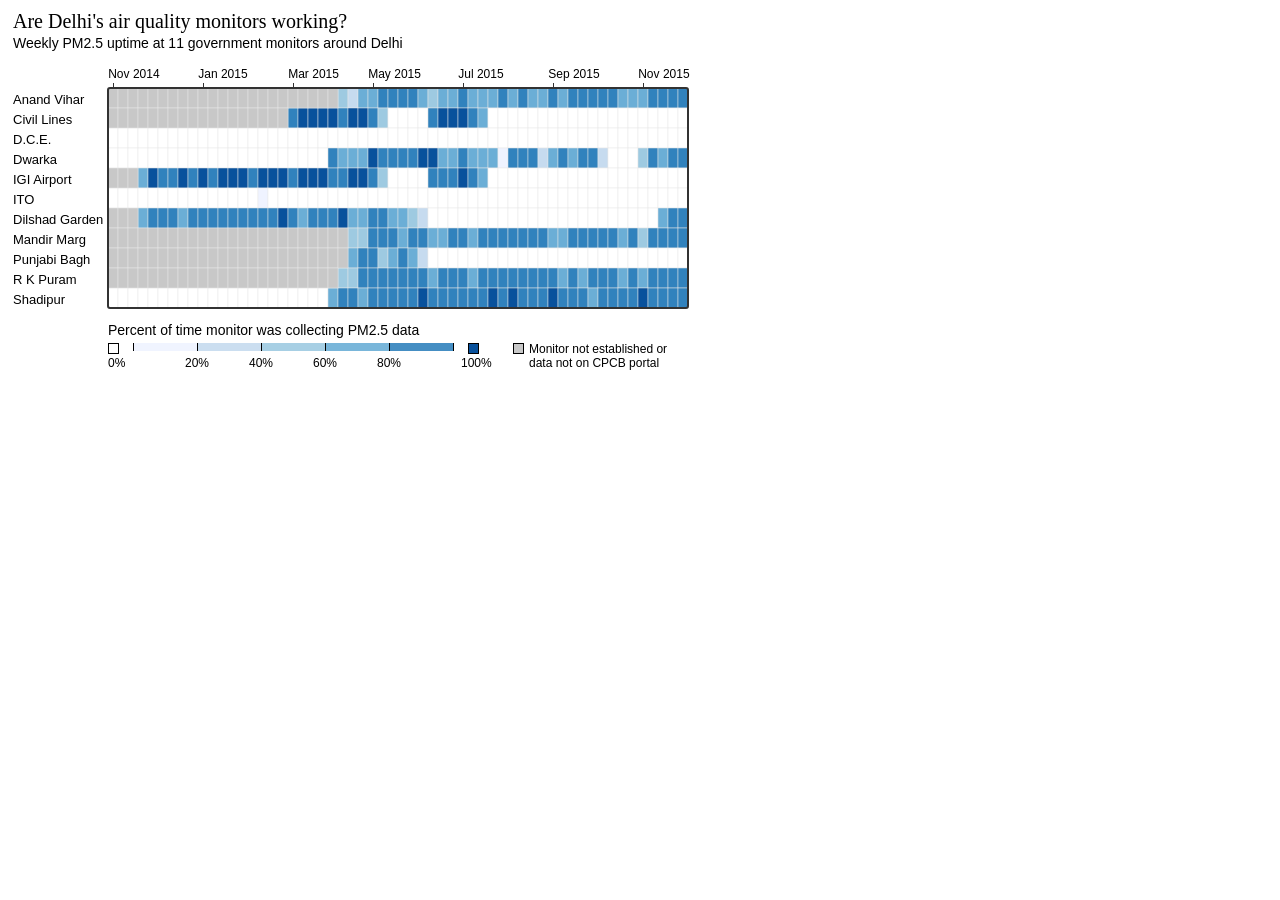
==== monitors/charts/index.html @ b1145790 "First commit" ====
<!DOCTYPE html>
<html>
<meta charset="utf-8">
<head>
<title>Coverage</title>
<script src="libraries/d3.v3.min.js"></script>
<script src="libraries/queue.v1.min.js"></script>

<style>

body {
  font: 10px sans-serif;
}

.y.axis path {
	fill:none;
}
.y.axis line {
  fill: none;
  stroke:rgb(200,200,200);
  shape-rendering: crispEdges;
}

.x.axis path {
  display: none;
}

.line {
  fill: none;
  stroke: black;
  stroke-width: 1px;
}

.y.axis.notext text {
	display:none;
}

.axis-label {
	font-size:14px;
}
.param-label {
	font-size:13px;
}
.title {
	font-size:20px;
	font-family:'Franklin Gothic Medium';
}
.subtitle {
	font-family:Arial;
	font-size:14px;
}
.legend-label, .line-label {
	font-family: Arial;
	font-size:12px;
}
.square {
    stroke: rgb(230,230,230);
    stroke-width: .5px;

}
.labels text {
    /*text-transform: capitalize;*/
    alignment-baseline: middle;
    font-size:13px;
}
.xAxis line {
    fill:none;
    stroke:rgb(50,50,50);
    stroke-width:1px;
    shape-rendering: crispEdges;
}
.xAxis path {
    stroke:none;
    fill:none;
}
.xAxis text {
    font-size:12px;
}
.outline {
    fill:none;
    stroke:rgb(50,50,50);
    stroke-width:2px;
    /*shape-rendering: crispEdges;*/
}
.legend {
    shape-rendering: crispEdges;
}
.key text {
    font-size:12px;
}
</style>
</head>

<body>
<div id="main">
	<div id="chartContainer"></div>
</div>

</body>

<script>

var minDate = new Date(2014,10,1);
function getWeekNumber(week,year,minDate) {
    var weekFormat = d3.time.format('%U');
    var yearFormat = d3.time.format('%Y');
    var minWeek = +weekFormat(minDate);
    var minYear = +yearFormat(minDate);

    var weeks = 0;
    var currentYear = minYear;
    while (currentYear<=year) {
        if (currentYear === minYear) { 
            if (currentYear != year ) {
                weeks += (53 - minWeek);
            }
            else {
                weeks += (week - minWeek + 1);
            }
            
        }
        if (currentYear > minYear && currentYear < year) {
            weeks += 53;
        }
        if (currentYear === year && currentYear !=minYear) {
            weeks += (week);
        }
        currentYear+=1;
    }
    return weeks;

}
//DATA PROCESSING FUNCTIONS
function processData(d, i) { 
	function deString(d) {
		if (d==="") {
			return NaN;
		} else {
			return +d;
		}
	}

    var week = deString(d.week_r);
    var year = deString(d.year_r);
	var array = {
		station: d.station,
        week: week,
        weekNumber: getWeekNumber(week,year,minDate),
        year: year,
		coverage: deString(d.monitor_read),
	};
	return array;
}
//THE DATA QUEUE
queue()
	.defer(d3.csv, "data/weekly_coverage_by_station.csv", processData)
	.await(ready);

//THE FUNCTION THAT CALLS THE OTHER DRAW FUNCTIONS
function ready(error,coverageData) {
	drawChart(coverageData);
}

//THE FUNCTION THAT DRAWS THE MAP AND THE LEGEND
function drawChart(coverageData){
    console.log(coverageData)
	//CREATING FUNCTIONS USED FOR THIS CHART
    /*
    Annotation Notes

    Anand Vihar
        First appears 2015-04-04
        Volatile coverage, no extended down periods

    Civil Lines
        First appears 2015-02-24
        Goes down on 2015-05-01
        Back up on 2015-06-01
        Back down on 2015-07-10 until present

    D.C.E.
        Never collects PM2.5

    Dwarka
        First appears in pre-November 2014 period
        Starts collecting PM2.5 on 2015-03-23
        Volatile coverage
        Goes down on 2015-09-29
        Back up on 2015-10-28
    
    IGI Airport
        First appears 2014-11-14
        Goes down 2015-05-01
        Back up 2015-06-01
        Back down 2015-07-10 until present

    ITO
        Only collects PM2.5 in pre-November 2014 period

    Ihbas
        First appears 2014-11-15
        Goes down on 2015-05-26
        Back up on 2015-11-09
*/

    coverageData.sort(function (a, b) { 
        if (a.station > b.station) {
            return 1;
        }
        else if (a.station < b.station) {
            return -1;
        }
        else {
            return a.year - b.year || a.week - b.week; 
        }
    });

    var weekFormat = d3.time.format('%U');
    var yearFormat = d3.time.format('%Y');
    var minWeekYear = {'week':+weekFormat(minDate),'year':+yearFormat(minDate)};
    console.log(minWeekYear)
    var stations = ['Anand Vihar','Civil Lines','D.C.E.','Dwarka','IGI Airport','ITO','Ihbas','Mandir Marg','Punjabi Bagh','R K Puram','Shadipur'];
    // var chartData = [];

    // stations.forEach(function(d) {
    //     chartData.push({'station':d,'values':coverageData.filter(function(e) { return ((e.week>=minWeekYear.week && e.year===minWeekYear.year) || (e.year>minWeekYear.year)) && e.station===d; })});
    // });

    var chartData = coverageData.filter(function(d) { return (d.week>=minWeekYear.week && d.year===minWeekYear.year) || (d.year>minWeekYear.year)})

    var weeks = [];
    var maxWeekNumber = d3.max(coverageData,function(d) {return d.weekNumber});

    var x = 1;
    while (x<=maxWeekNumber) {
        weeks.push(x);
        x += 1;
    }

    stations.forEach(function(d) {
        weeks.forEach(function(e) {
            var array = chartData.filter(function(c) { return c.station===d && c.weekNumber===e });
            if (array.length===0) {
                chartData.push({'station':d,'weekNumber':e,'coverage':null});
            }
        });
    });

    var labelDates = [
        new Date(2014,10,1),
        new Date(2015,0,1),
        new Date(2015,2,1),
        new Date(2015,4,1),
        new Date(2015,6,1),
        new Date(2015,8,1),
        new Date(2015,10,1)
    ];

    var labelWeeks = {};
    labelDates.forEach(function(d) {
        var week = +weekFormat(d);
        var year = +yearFormat(d);
        var weekNumber = getWeekNumber(week,year,minDate);
        labelWeeks[weekNumber] = d;
    })
    console.log(labelWeeks)


    var rectSize = {'height':20,'width':10,'xgap':0,'ygap':0}
    // var containerSize = {'width':500,'height':(barHeight * stations.length) };
    var margin = {'right':20,'left':100,'top':90,'bottom':80};
    // var chartSize = {'width':containerSize.width - margin.left - margin.right, 'height':containerSize.height - margin.top - margin.bottom}

    var chartSize = {'width':(rectSize.width + rectSize.xgap)*weeks.length,'height':(rectSize.height + rectSize.ygap)*stations.length}
    var containerSize = {'width':chartSize.width + margin.left + margin.right,'height':chartSize.height + margin.top + margin.bottom };
    console.log(chartSize.height)
    var svg = d3.select("#chartContainer")
        .append('svg')
        .attr('width',containerSize.width)
        .attr('height',containerSize.height);

    var chart = svg.append('g')
        .attr('class', 'chart')
        .attr('width', chartSize.width)
        .attr('height', chartSize.height)
        .attr('transform','translate('+margin.left+','+margin.top+')');

    console.log(weeks)
    var x = d3.scale.ordinal()
        .domain(weeks)
        .rangeBands([0, chartSize.width]);

    var y = d3.scale.ordinal()
        .domain(stations)
        .rangeBands([0, chartSize.height]);

    var bandColors = ['#fee5d9','#fcae91','#fb6a4a','#de2d26','#a50f15']; // reds
    var bandColors = ['#ffffcc','#c2e699','#78c679','#31a354','#006837']; // yellow green
    var bandColors = ['#ffffcc','#c7e9b4','#7fcdbb','#41b6c4','#2c7fb8'] // yellow blue
    var bandColors = ['#eff3ff','#c6dbef','#9ecae1','#6baed6','#3182bd','#08519c'] // blue
    var color = d3.scale.threshold().domain([]).range([]);
    var cutoffs = [.20,.40,.60,.80,1,1.1];
    color.domain(cutoffs).range(bandColors); 


    var axisFormat = d3.time.format('%b %Y')
    var xAxis = d3.svg.axis()
        .scale(x)
        .tickSize(5)
        .tickValues(Object.keys(labelWeeks))
        .tickPadding(5)
        .tickFormat(function(d) { return axisFormat(labelWeeks[d])})
        .orient('top');

    var xAxisLine = chart.append('g')
        .attr('class', 'xAxis')
        .call(xAxis)
        .attr('transform', 'translate(0' + "," + (-10) + ")")
        .style('cursor', 'default')
        .selectAll("text")  
            .style("text-anchor", "start")
            .attr("dx", "-.4em")
        //     // .attr("dy", ".15em")
        //     .attr("transform", "rotate(-15)" );

    var squares = chart.selectAll("rect")
        .data(chartData)
        .enter().append("rect")
        .attr("x", function(d) { return x(d.weekNumber) })
        .attr("y", function(d) { return y(d.station) - rectSize.height/2 })
        .attr("width",rectSize.width)
        .attr("height",rectSize.height)
        .style("fill",function(d) { 
            if (d.coverage===null) { 
                return 'rgb(200,200,200)'
            }
            else if (d.coverage===0) {
                return 'white'
            } 
            else { 
                return color(d.coverage)
            } 
        })
        .attr("class","square")


  var labels = chart.append('g').attr('class','labels')
  labels.selectAll('text')
    .data(stations)
    .enter().append('text')
    .attr('x',-95)
    .attr('y',function(d) {return y(d)+3})
    .text(function(d) {
        if (d==='Ihbas') return 'Dilshad Garden'; else return d})

  var title = chart.append('g')
    title.append('text')
    .attr('class','title')
    .attr('x',-95)
    .attr('y',-70)
    .text("Are Delhi's air quality monitors working?")

  title.append('text')
    .attr('class','subtitle')
    .attr('x',-95)
    .attr('y',-50)
    .text("Weekly PM2.5 uptime at 11 government monitors around Delhi")



    // .attr('height',15)
    // .attr('width',15)
    // .style('fill','white')
    // .style('stroke','gray')

  // legend.append('circle')
  //   .attr('cx',-80)
  //   .attr('cy',0)
  //   .attr('r',4)
  //   .style('stroke',"#17807e")
  // legend.append('text')
  //   .attr('x',-70)
  //   .attr('y',1+3)
  //   .attr('r',4)
  //   .text('Studies relying on direct air sampling')

  //  legend.append('circle')
  //   .attr('cx',170)
  //   .attr('cy',0)
  //   .attr('r',4)
  //   .style('stroke',"#e38d2c")
  // legend.append('text')
  //   .attr('x',180)
  //   .attr('y',1+3)
  //   .attr('r',4)
  //   .text('Studies relying on secondary data')

    var colorLegend = d3.scale.threshold().domain([]).range([]);
    var cutoffs = [.20,.40,.60,.80,1];
    colorLegend.domain(cutoffs).range(bandColors); 
    var legendScale = d3.scale.linear().domain([]).range([0, 320])
    legendScale.domain([0, 1])
    
    var yAxis = d3.svg.axis()
        .scale(legendScale)
        .orient("bottom")
        .tickSize(8)
        .tickPadding(7);
    yAxis
        .tickValues([0].concat([.2,.4,.6,.8,1]))
        .tickFormat(function(d) {
            if (d===0) {
                return "";
            }
            else if (d===1) {
                return "";
            }
            else {
                return (d*100) + "%"
            }
        })

    var g = chart.append("g")
        .attr("class", "key")
        .attr("transform", 'translate(25' + "," + (chartSize.height+25) + ")");

    g.selectAll("rect")
        .data(colorLegend.range().map(function(d, i) {
          return {
            x0: i ? legendScale(colorLegend.domain()[i - 1]) : legendScale.range()[0],
            x1: i < colorLegend.domain().length ? legendScale(color.domain()[i]) : legendScale.range()[1],
            z: d
          };
        }))
        .enter().append("rect")
        .attr("width", function(d,i) { return d.x1 - d.x0})
        .attr("x", function(d, i) { return d.x0; })
        .attr("height", 8)
        .style("fill", function(d) { return d.z; })
        .style("fill-opacity",".9");

    g.call(yAxis)
        .style("font-size","14px").style("font-weight","normal")
        .append("text")
        .attr("class", "caption")
        .text("Percent of time monitor was collecting PM2.5 data")
        .attr("y", -8)
        .attr("x", -25)
        // .style("font-weight", "bold")
        .style("font-size", "14px");

    g.selectAll("path").style("display","none");
    g.selectAll("line").style("stroke", "#000").style("shape-rendering", "crispEdges");

    g.append('rect')
    .attr('x',-25)
    .attr('height',10)
    .attr('width',10)
    .style('fill','white')
    .style('stroke','black')
    .style('stroke-width','1px')
    .style("shape-rendering", "crispEdges");

    g.append('text')
    .attr('x',-25)
    .attr('y',24)
    .text('0%')

    g.append('rect')
    .attr('x',335)
    .attr('height',10)
    .attr('width',10)
    .style('fill','#08519c')
    .style('stroke','black')
    .style('stroke-width','1px')
    .style("shape-rendering", "crispEdges");
   
   g.append('text')
    .attr('x',328)
    .attr('y',24)
    .text('100%')

    g.append('rect')
    .attr('x',380)
    .attr('height',10)
    .attr('width',10)
    .style('fill','rgb(200,200,200)')
    .style('stroke','black')
    .style('stroke-width','1px')
    .style("shape-rendering", "crispEdges");
   
    g.append('text')
    .attr('x',396)
    .attr('y',10)
    .text('Monitor not established or')
   g.append('text')
    .attr('x',396)
    .attr('y',24)
    .text('data not on CPCB portal')


  chart.append('rect')
  .attr('x',function(d) { return x(1)})
  .attr('y',-rectSize.height/2)
  .attr('rx',2)
  .attr('ry',2)
  .attr('height',chartSize.height)
  .attr('width',chartSize.width)
  .attr('class','outline')

}


</script>
</html>
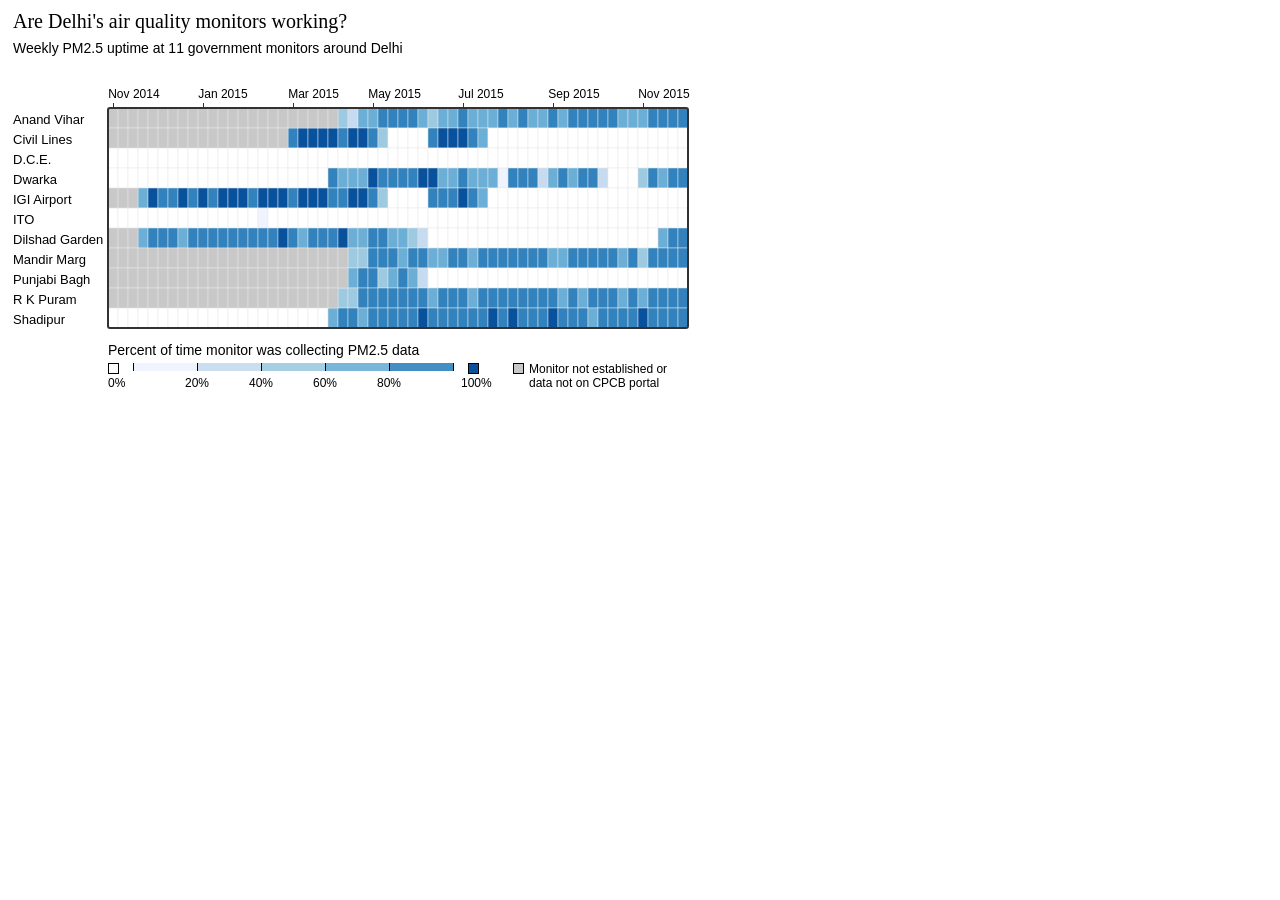
==== commit cc753add: "Adding images" ====
--- a/monitors/charts/index.html
+++ b/monitors/charts/index.html
@@ -59,7 +59,6 @@
 
 }
 .labels text {
-    /*text-transform: capitalize;*/
     alignment-baseline: middle;
     font-size:13px;
 }
@@ -80,7 +79,6 @@
     fill:none;
     stroke:rgb(50,50,50);
     stroke-width:2px;
-    /*shape-rendering: crispEdges;*/
 }
 .legend {
     shape-rendering: crispEdges;
@@ -165,44 +163,7 @@
 function drawChart(coverageData){
     console.log(coverageData)
 	//CREATING FUNCTIONS USED FOR THIS CHART
-    /*
-    Annotation Notes
-
-    Anand Vihar
-        First appears 2015-04-04
-        Volatile coverage, no extended down periods
-
-    Civil Lines
-        First appears 2015-02-24
-        Goes down on 2015-05-01
-        Back up on 2015-06-01
-        Back down on 2015-07-10 until present
-
-    D.C.E.
-        Never collects PM2.5
-
-    Dwarka
-        First appears in pre-November 2014 period
-        Starts collecting PM2.5 on 2015-03-23
-        Volatile coverage
-        Goes down on 2015-09-29
-        Back up on 2015-10-28
     
-    IGI Airport
-        First appears 2014-11-14
-        Goes down 2015-05-01
-        Back up 2015-06-01
-        Back down 2015-07-10 until present
-
-    ITO
-        Only collects PM2.5 in pre-November 2014 period
-
-    Ihbas
-        First appears 2014-11-15
-        Goes down on 2015-05-26
-        Back up on 2015-11-09
-*/
-
     coverageData.sort(function (a, b) { 
         if (a.station > b.station) {
             return 1;
@@ -220,11 +181,6 @@
     var minWeekYear = {'week':+weekFormat(minDate),'year':+yearFormat(minDate)};
     console.log(minWeekYear)
     var stations = ['Anand Vihar','Civil Lines','D.C.E.','Dwarka','IGI Airport','ITO','Ihbas','Mandir Marg','Punjabi Bagh','R K Puram','Shadipur'];
-    // var chartData = [];
-
-    // stations.forEach(function(d) {
-    //     chartData.push({'station':d,'values':coverageData.filter(function(e) { return ((e.week>=minWeekYear.week && e.year===minWeekYear.year) || (e.year>minWeekYear.year)) && e.station===d; })});
-    // });
 
     var chartData = coverageData.filter(function(d) { return (d.week>=minWeekYear.week && d.year===minWeekYear.year) || (d.year>minWeekYear.year)})
 
@@ -263,17 +219,13 @@
         var weekNumber = getWeekNumber(week,year,minDate);
         labelWeeks[weekNumber] = d;
     })
-    console.log(labelWeeks)
-
 
     var rectSize = {'height':20,'width':10,'xgap':0,'ygap':0}
-    // var containerSize = {'width':500,'height':(barHeight * stations.length) };
-    var margin = {'right':20,'left':100,'top':90,'bottom':80};
-    // var chartSize = {'width':containerSize.width - margin.left - margin.right, 'height':containerSize.height - margin.top - margin.bottom}
+    var margin = {'right':20,'left':100,'top':110,'bottom':80};
 
     var chartSize = {'width':(rectSize.width + rectSize.xgap)*weeks.length,'height':(rectSize.height + rectSize.ygap)*stations.length}
     var containerSize = {'width':chartSize.width + margin.left + margin.right,'height':chartSize.height + margin.top + margin.bottom };
-    console.log(chartSize.height)
+
     var svg = d3.select("#chartContainer")
         .append('svg')
         .attr('width',containerSize.width)
@@ -285,7 +237,6 @@
         .attr('height', chartSize.height)
         .attr('transform','translate('+margin.left+','+margin.top+')');
 
-    console.log(weeks)
     var x = d3.scale.ordinal()
         .domain(weeks)
         .rangeBands([0, chartSize.width]);
@@ -298,9 +249,9 @@
     var bandColors = ['#ffffcc','#c2e699','#78c679','#31a354','#006837']; // yellow green
     var bandColors = ['#ffffcc','#c7e9b4','#7fcdbb','#41b6c4','#2c7fb8'] // yellow blue
     var bandColors = ['#eff3ff','#c6dbef','#9ecae1','#6baed6','#3182bd','#08519c'] // blue
-    var color = d3.scale.threshold().domain([]).range([]);
     var cutoffs = [.20,.40,.60,.80,1,1.1];
-    color.domain(cutoffs).range(bandColors); 
+    var color = d3.scale.threshold().domain(cutoffs).range(bandColors);
+
 
 
     var axisFormat = d3.time.format('%b %Y')
@@ -319,9 +270,7 @@
         .style('cursor', 'default')
         .selectAll("text")  
             .style("text-anchor", "start")
-            .attr("dx", "-.4em")
-        //     // .attr("dy", ".15em")
-        //     .attr("transform", "rotate(-15)" );
+            .attr("dx", "-.4em");
 
     var squares = chart.selectAll("rect")
         .data(chartData)
@@ -344,62 +293,32 @@
         .attr("class","square")
 
 
-  var labels = chart.append('g').attr('class','labels')
-  labels.selectAll('text')
-    .data(stations)
-    .enter().append('text')
-    .attr('x',-95)
-    .attr('y',function(d) {return y(d)+3})
-    .text(function(d) {
-        if (d==='Ihbas') return 'Dilshad Garden'; else return d})
-
-  var title = chart.append('g')
+    var labels = chart.append('g').attr('class','labels')
+    labels.selectAll('text')
+        .data(stations)
+        .enter().append('text')
+        .attr('x',-95)
+        .attr('y',function(d) {return y(d)+3})
+        .text(function(d) {
+            if (d==='Ihbas') return 'Dilshad Garden'; else return d})
+
+    var title = chart.append('g')
     title.append('text')
-    .attr('class','title')
-    .attr('x',-95)
-    .attr('y',-70)
-    .text("Are Delhi's air quality monitors working?")
-
-  title.append('text')
-    .attr('class','subtitle')
-    .attr('x',-95)
-    .attr('y',-50)
-    .text("Weekly PM2.5 uptime at 11 government monitors around Delhi")
-
-
-
-    // .attr('height',15)
-    // .attr('width',15)
-    // .style('fill','white')
-    // .style('stroke','gray')
-
-  // legend.append('circle')
-  //   .attr('cx',-80)
-  //   .attr('cy',0)
-  //   .attr('r',4)
-  //   .style('stroke',"#17807e")
-  // legend.append('text')
-  //   .attr('x',-70)
-  //   .attr('y',1+3)
-  //   .attr('r',4)
-  //   .text('Studies relying on direct air sampling')
-
-  //  legend.append('circle')
-  //   .attr('cx',170)
-  //   .attr('cy',0)
-  //   .attr('r',4)
-  //   .style('stroke',"#e38d2c")
-  // legend.append('text')
-  //   .attr('x',180)
-  //   .attr('y',1+3)
-  //   .attr('r',4)
-  //   .text('Studies relying on secondary data')
+        .attr('class','title')
+        .attr('x',-95)
+        .attr('y',-90)
+        .text("Are Delhi's air quality monitors working?")
+
+    title.append('text')
+        .attr('class','subtitle')
+        .attr('x',-95)
+        .attr('y',-65)
+        .text("Weekly PM2.5 uptime at 11 government monitors around Delhi")
 
     var colorLegend = d3.scale.threshold().domain([]).range([]);
     var cutoffs = [.20,.40,.60,.80,1];
     colorLegend.domain(cutoffs).range(bandColors); 
-    var legendScale = d3.scale.linear().domain([]).range([0, 320])
-    legendScale.domain([0, 1])
+    var legendScale = d3.scale.linear().domain([0, 1]).range([0, 320])
     
     var yAxis = d3.svg.axis()
         .scale(legendScale)
@@ -446,67 +365,66 @@
         .text("Percent of time monitor was collecting PM2.5 data")
         .attr("y", -8)
         .attr("x", -25)
-        // .style("font-weight", "bold")
         .style("font-size", "14px");
 
     g.selectAll("path").style("display","none");
     g.selectAll("line").style("stroke", "#000").style("shape-rendering", "crispEdges");
 
     g.append('rect')
-    .attr('x',-25)
-    .attr('height',10)
-    .attr('width',10)
-    .style('fill','white')
-    .style('stroke','black')
-    .style('stroke-width','1px')
-    .style("shape-rendering", "crispEdges");
+        .attr('x',-25)
+        .attr('height',10)
+        .attr('width',10)
+        .style('fill','white')
+        .style('stroke','black')
+        .style('stroke-width','1px')
+        .style("shape-rendering", "crispEdges");
 
     g.append('text')
-    .attr('x',-25)
-    .attr('y',24)
-    .text('0%')
+        .attr('x',-25)
+        .attr('y',24)
+        .text('0%')
 
     g.append('rect')
-    .attr('x',335)
-    .attr('height',10)
-    .attr('width',10)
-    .style('fill','#08519c')
-    .style('stroke','black')
-    .style('stroke-width','1px')
-    .style("shape-rendering", "crispEdges");
+        .attr('x',335)
+        .attr('height',10)
+        .attr('width',10)
+        .style('fill','#08519c')
+        .style('stroke','black')
+        .style('stroke-width','1px')
+        .style("shape-rendering", "crispEdges");
    
    g.append('text')
-    .attr('x',328)
-    .attr('y',24)
-    .text('100%')
+        .attr('x',328)
+        .attr('y',24)
+        .text('100%')
 
     g.append('rect')
-    .attr('x',380)
-    .attr('height',10)
-    .attr('width',10)
-    .style('fill','rgb(200,200,200)')
-    .style('stroke','black')
-    .style('stroke-width','1px')
-    .style("shape-rendering", "crispEdges");
+        .attr('x',380)
+        .attr('height',10)
+        .attr('width',10)
+        .style('fill','rgb(200,200,200)')
+        .style('stroke','black')
+        .style('stroke-width','1px')
+        .style("shape-rendering", "crispEdges");
    
     g.append('text')
-    .attr('x',396)
-    .attr('y',10)
-    .text('Monitor not established or')
-   g.append('text')
-    .attr('x',396)
-    .attr('y',24)
-    .text('data not on CPCB portal')
-
-
-  chart.append('rect')
-  .attr('x',function(d) { return x(1)})
-  .attr('y',-rectSize.height/2)
-  .attr('rx',2)
-  .attr('ry',2)
-  .attr('height',chartSize.height)
-  .attr('width',chartSize.width)
-  .attr('class','outline')
+        .attr('x',396)
+        .attr('y',10)
+        .text('Monitor not established or')
+     g.append('text')
+        .attr('x',396)
+        .attr('y',24)
+        .text('data not on CPCB portal')
+
+
+    chart.append('rect')
+        .attr('x',function(d) { return x(1)})
+        .attr('y',-rectSize.height/2)
+        .attr('rx',2)
+        .attr('ry',2)
+        .attr('height',chartSize.height)
+        .attr('width',chartSize.width)
+        .attr('class','outline')
 
 }
 
